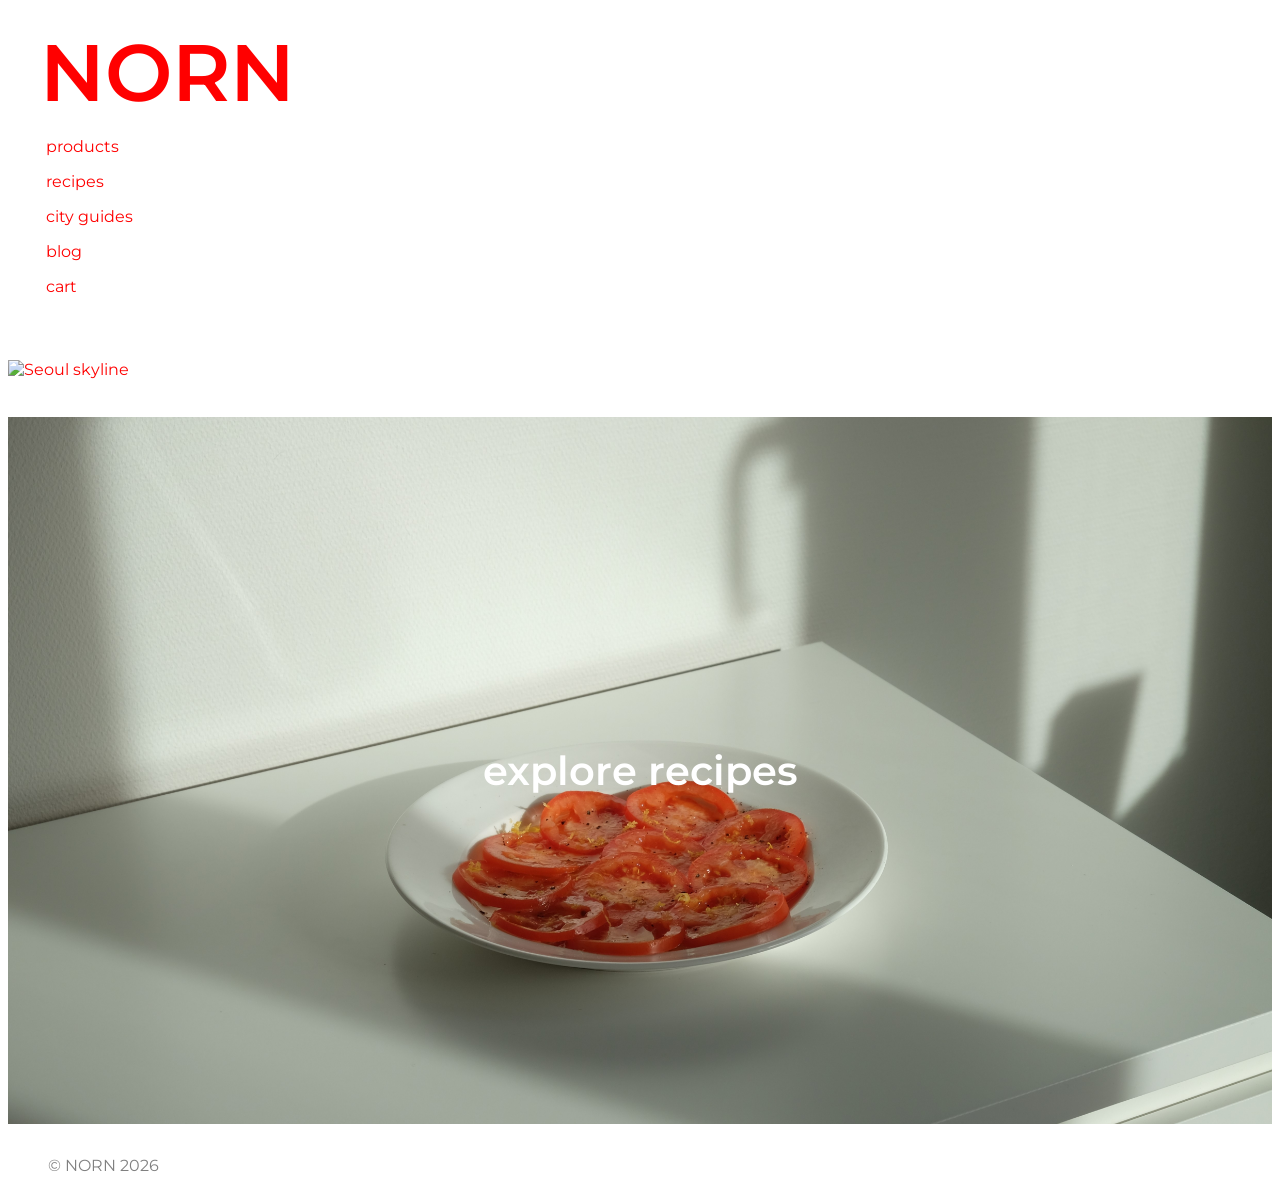
==== index.html @ 5aeac114 "javascript + last fixes" ====
<!doctype html>
<html lang="en">
  <head>
    <meta charset="UTF-8" />
    <meta name="viewport" content="width=device-width, initial-scale=1.0" />
    <title>NORN</title>
    <link rel="stylesheet" href="css/main.css" />
    <link rel="preconnect" href="https://fonts.googleapis.com" />
    <link rel="preconnect" href="https://fonts.gstatic.com" crossorigin />
    <link
      href="https://fonts.googleapis.com/css2?family=Montserrat:ital,wght@0,100..900;1,100..900&display=swap"
      rel="stylesheet"
    />
  </head>

  <body>
    <header>
      <p id="logo"><a href="index.html">NORN</a></p>
      <nav>
        <ul>
          <li><a href="products.html">products</a></li>

          <li><a href="recipes.html">recipes</a></li>

          <li><a href="city-guides.html">city guides</a></li>

          <li><a href="blog.html">blog</a></li>

          <li><a href="cart.html">cart</a></li>
        </ul>
      </nav>
    </header>

    <main class="main-page-image-container">
      <a href="city-guides.html">
        <div class="image-container">
          <img
            class="main-image"
            src="img/Seoul-skyline.jpg"
            alt="Seoul skyline"
          />
          <div class="image-text">explore city guides</div>
        </div>
      </a>

      <a href="recipes.html">
        <div class="image-container">
          <img class="main-image" src="img/Tomatoes.JPG" alt="tomatoes" />
          <div class="image-text">explore recipes</div>
        </div>
      </a>
    </main>
    <footer>
      <p>© NORN 2026</p>
    </footer>
  </body>
</html>
---- css/main.css ----
/* sources overall:
used the videos on canvas,
used https://www.w3schools.com/css/css3_object-fit.asp for image fits,
used https://css-tricks.com/snippets/css/a-guide-to-flexbox/ for flexbox
*/

h1,
p,
a,
h2 {
  font-family: "Montserrat", sans-serif;
  font-optical-sizing: auto;
  font-style: normal;
}

/* FOOTER */

footer {
  margin-left: 2.5rem;
  margin-top: 2rem;
}

/*HEADER*/

header {
  display: flex;
  align-items: flex-end;
  padding-top: 1rem;
  padding-bottom: 2rem;
}

/* used a # as an id selector
source: https://www.w3schools.com/CSS/css_selectors.asp?utm_source=chatgpt.com
*/

/* styling the header */
#logo {
  font-weight: 600;
  font-size: 5rem;
  color: red;
  margin: 0;
  padding-left: 2rem;
}

ul {
  display: flex;
  list-style: none;
  padding-left: 0;
}

li {
  margin-left: 10rem;
}

a {
  /* REMOVES THE UNDERLINES FROM CLICKABLE TEXT */
  /* source for removing underlines, https://stackoverflow.com/questions/25473788/how-to-remove-css-underline */
  text-decoration: none;
  color: red;
}

/*media queries HEADER*/

@media screen and (max-width: 1400px) {
  header,
  ul {
    flex-direction: column;
    align-items: start;
  }

  li {
    margin-left: 2.4rem;
    margin-bottom: 1rem;
  }
}

/*INDEX PAGE*/
/* sources: 
used https://css-tricks.com/complete-guide-css-grid-layout/ 
to position text on images */
.main-image-container {
  width: 100%;
}

.main-page-image-container {
  display: grid;
  grid-template-columns: repeat(1, 1fr);
  gap: 0.5rem;
}

/*container for the text on the images*/
.image-container {
  display: grid;
}

.main-image {
  width: 100%;
  grid-area: 1 / 1;
}

/* text on top of images */
.image-text {
  grid-area: 1 / 1;
  justify-self: center;
  align-self: center;

  color: white;
  font-size: 2.5rem;
  font-weight: 600;
}

/*PRODUCTS*/

.products-container {
  display: grid;
  grid-template-columns: repeat(4, 1fr);
  gap: 3rem;
}

.product-image {
  width: 100%;
  height: auto;
}

/*MEDIA QUERIES FOR PRODUCTS PAGE*/

/* 3 columns */
@media screen and (max-width: 1200px) {
  .products-container {
    display: grid;
    grid-template-columns: repeat(3, 1fr);
    gap: 3rem;
  }
}

/*2 columns */
@media screen and (max-width: 842px) {
  .products-container {
    display: grid;
    grid-template-columns: repeat(2, 1fr);
    gap: 3rem;
  }
}

/* 1 column */
@media screen and (max-width: 600px) {
  .products-container {
    display: grid;
    grid-template-columns: repeat(1, 1fr);
    gap: 3rem;
  }
}

/* PRODUCT PAGE (COFFEE-DRIPPER) */

.product-page {
  display: grid;
  grid-template-columns: 1fr 1fr;
  gap: 3rem;
  margin-top: 3rem;
  padding: 0 2.4rem;
}

/* source:
https://developer.mozilla.org/en-US/docs/Web/CSS/Reference/Properties/padding
explains the padding: 0 2.4rem 
*/

.product-image-dripper {
  width: 100%;
  height: auto;
}

.product-info {
  max-width: 31.25rem;
}

p {
  color: gray;
}

h1 {
  color: red;
}

/* source: 
used https://forum.ninox.com/t/60h4jqp/how-do-you-change-the-button-font-in-html
to change font in button */
.add-to-cart {
  margin-top: 1.5rem;
  padding: 0.8rem 1.4rem;
  border: none;
  background: red;
  color: white;
  cursor: pointer;
  font-family: "Montserrat", sans-serif;
  font-weight: 600;
}

.add-to-cart:hover {
  background: darkred;
}

/* MEDIA QUERIES PRODUCT PAGE (COFFEE-DRIPPER) */

@media screen and (max-width: 715px) {
  .product-page {
    grid-template-columns: 1fr;
  }
}

/*RECIPE PAGE*/

.recipe-container {
  display: grid;
  grid-template-columns: repeat(3, 1fr);
  gap: 2rem;
}

.recipe-image {
  width: 100%;
  height: auto;
}

/* MEDIA QUEIRIES FOR RECIPE PAGE */

/* 2 columns */
@media screen and (max-width: 1100px) {
  .recipe-container {
    display: grid;
    grid-template-columns: repeat(2, 1fr);
    gap: 2rem;
  }
}

/* 1 column */
@media screen and (max-width: 630px) {
  .recipe-container {
    display: grid;
    grid-template-columns: repeat(1, 1fr);
    gap: 2rem;
  }
}

/*CITY-GUIDE PAGE*/

.city-guide-container {
  display: grid;
  grid-template-columns: repeat(3, 1fr);
  gap: 1rem;
  padding-left: 0.3rem;
  padding-right: 0.3rem;
}

.city-guide-image {
  width: 100%;
  height: auto;
}

/* MEDIA QUERIES CITY-GUIDES PAGE */

/* 2 columns */
@media screen and (max-width: 900px) {
  .city-guide-container {
    display: grid;
    grid-template-columns: repeat(2, 1fr);
    gap: 4rem;
    padding-left: 2.4rem;
    padding-right: 2.4rem;
  }
}

/* 1 column */
@media screen and (max-width: 550px) {
  .city-guide-container {
    display: grid;
    grid-template-columns: repeat(1, 1fr);
    gap: 4rem;
    padding-left: 2.4rem;
    padding-right: 2.4rem;
  }
}

/*BLOG PAGE*/

.blog-page {
  display: grid;
  grid-template-columns: repeat(1, 1fr);
  gap: 3rem;
  margin-top: 3rem;
  padding: 0 2.4rem;
}

.blog-post {
  display: grid;
  grid-template-columns: auto 1fr;
  gap: 2rem;
  align-items: flex-start;
}

.blog-image {
  width: 11rem;
  height: auto;
}

.blog-page figure {
  margin: 0;
}

.image-info {
  max-width: 400px;
}

/* MEDIA QUERIES for BLOG PAGE */

@media screen and (max-width: 715px) {
  .blog-post {
    grid-template-columns: 1fr;
  }

  .blog-image {
    width: 100%;
    max-width: 300px;
    height: auto;
  }
}

/* CART PAGE */

.cart-page {
  padding: 2rem;
}

/* page title */
.cart-container {
  padding-left: 2rem;
  padding-right: 2rem;
}

/* container holding all cart items */

#cart-items {
  display: grid;
  grid-template-columns: 1fr;
  gap: 2rem;
}

/* each product row */
.cart-item {
  display: grid;
  grid-template-columns: auto 1fr auto;
  align-items: center;
  gap: 2rem;
}

/* product image */
.cart-image {
  width: 7.5rem;
  height: auto;
  margin-left: 0.2rem;
  margin-top: 1.5rem;
}

/* product info */
.cart-info {
  display: grid;
  gap: 0.5rem;
  font-family: "Montserrat", sans-serif;
  font-weight: 400;
  color: grey;
}

/* remove from cart button */
.remove-button {
  background: red;
  color: white;
  border: none;
  padding: 0.5rem 1rem;
  cursor: pointer;
  font-family: "Montserrat", sans-serif;
  font-weight: 600;

  justify-self: end;
}

.remove-button:hover {
  background: darkred;
}

/* MEDIA QUERIES cart page */

@media (max-width: 600px) {
  .cart-item {
    grid-template-columns: 1fr;
  }
}
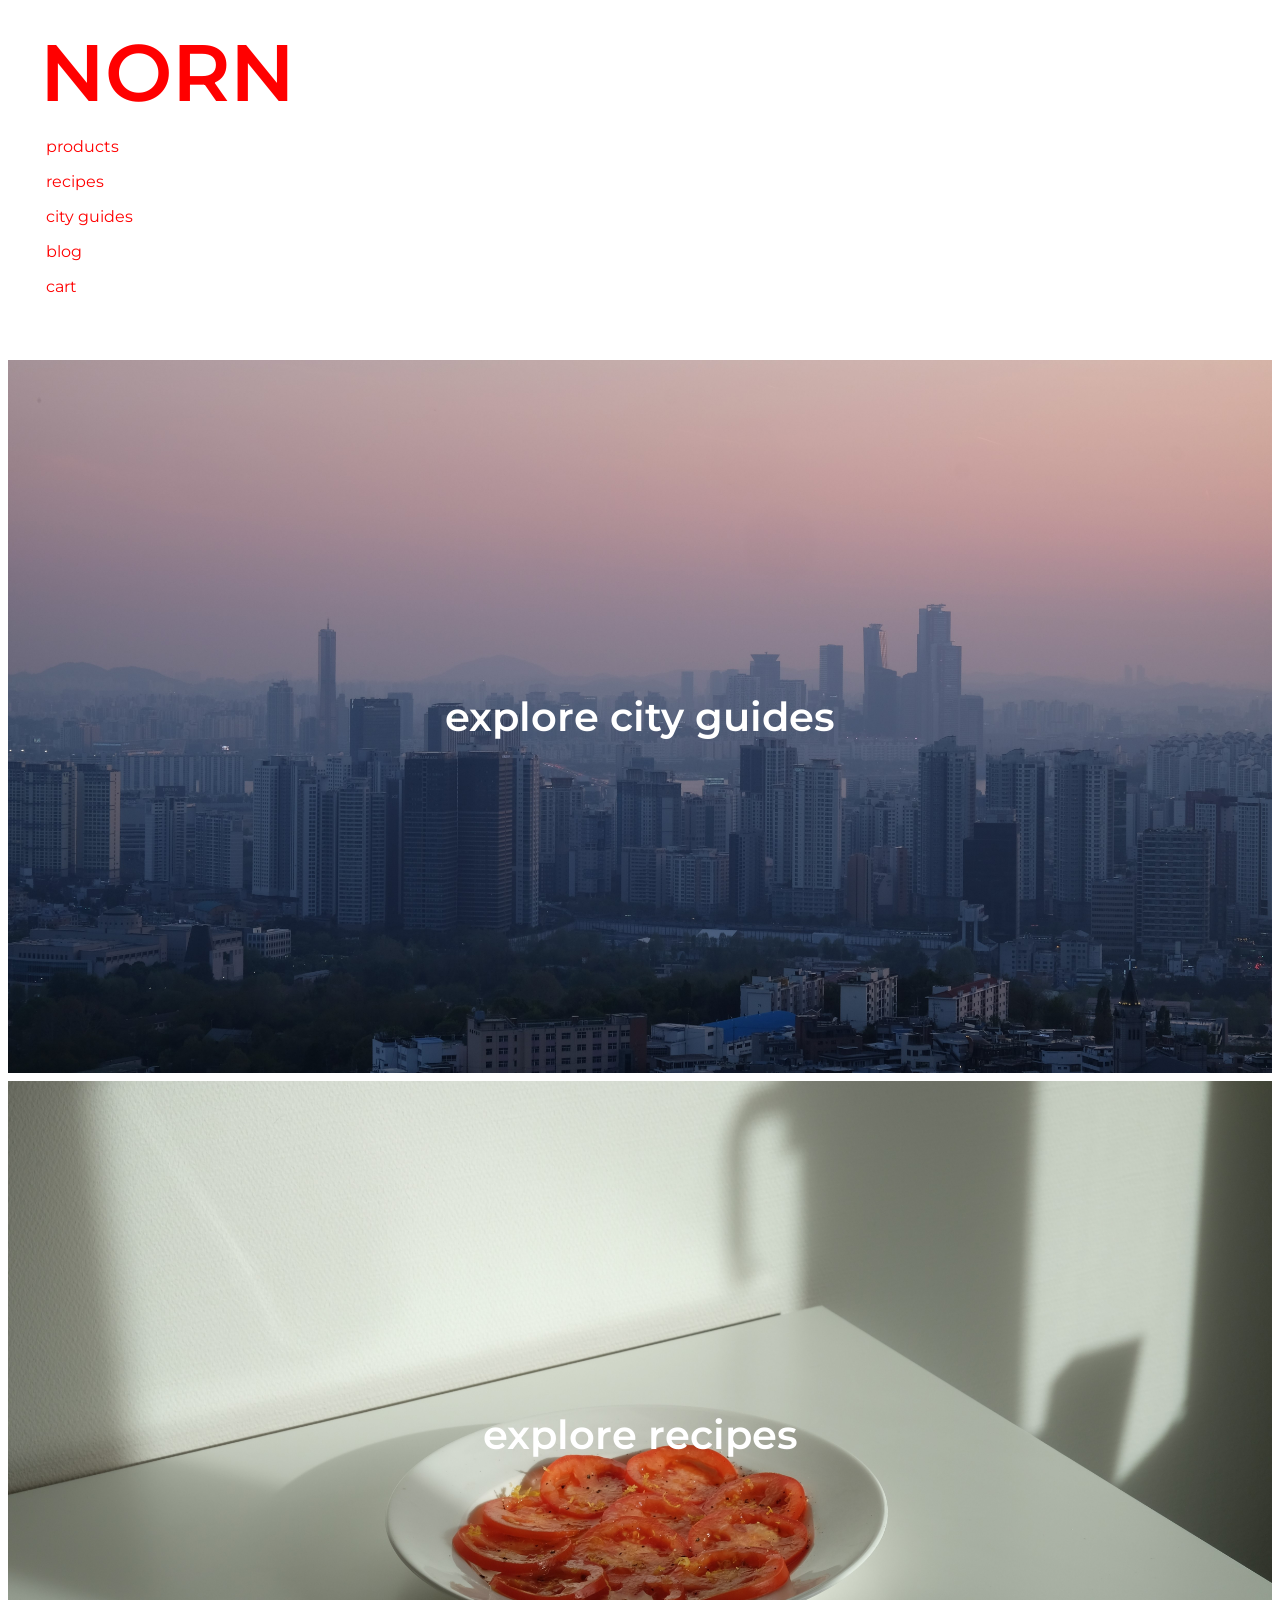
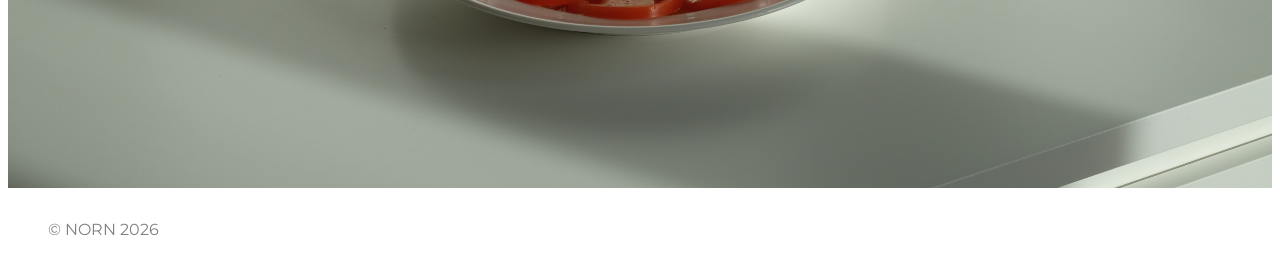
==== commit bd065189: "small fixes" ====
--- a/index.html
+++ b/index.html
@@ -13,6 +13,10 @@
     />
   </head>
 
+  <!-- 
+source for activating html links:
+https://stackoverflow.com/questions/1121748/how-to-make-the-html-link-activated-by-clicking-on-the-li
+-->
   <body>
     <header>
       <p id="logo"><a href="index.html">NORN</a></p>
@@ -31,12 +35,20 @@
       </nav>
     </header>
 
+    <!-- 
+    source: 
+    used the videos on canvas as inspiration for the structure 
+    used https://css-tricks.com/design-considerations-text-images/
+    for <div class
+    all the images used are my own 
+    -->
+
     <main class="main-page-image-container">
       <a href="city-guides.html">
         <div class="image-container">
           <img
             class="main-image"
-            src="img/Seoul-skyline.jpg"
+            src="img/Seoul-skyline.JPG"
             alt="Seoul skyline"
           />
           <div class="image-text">explore city guides</div>
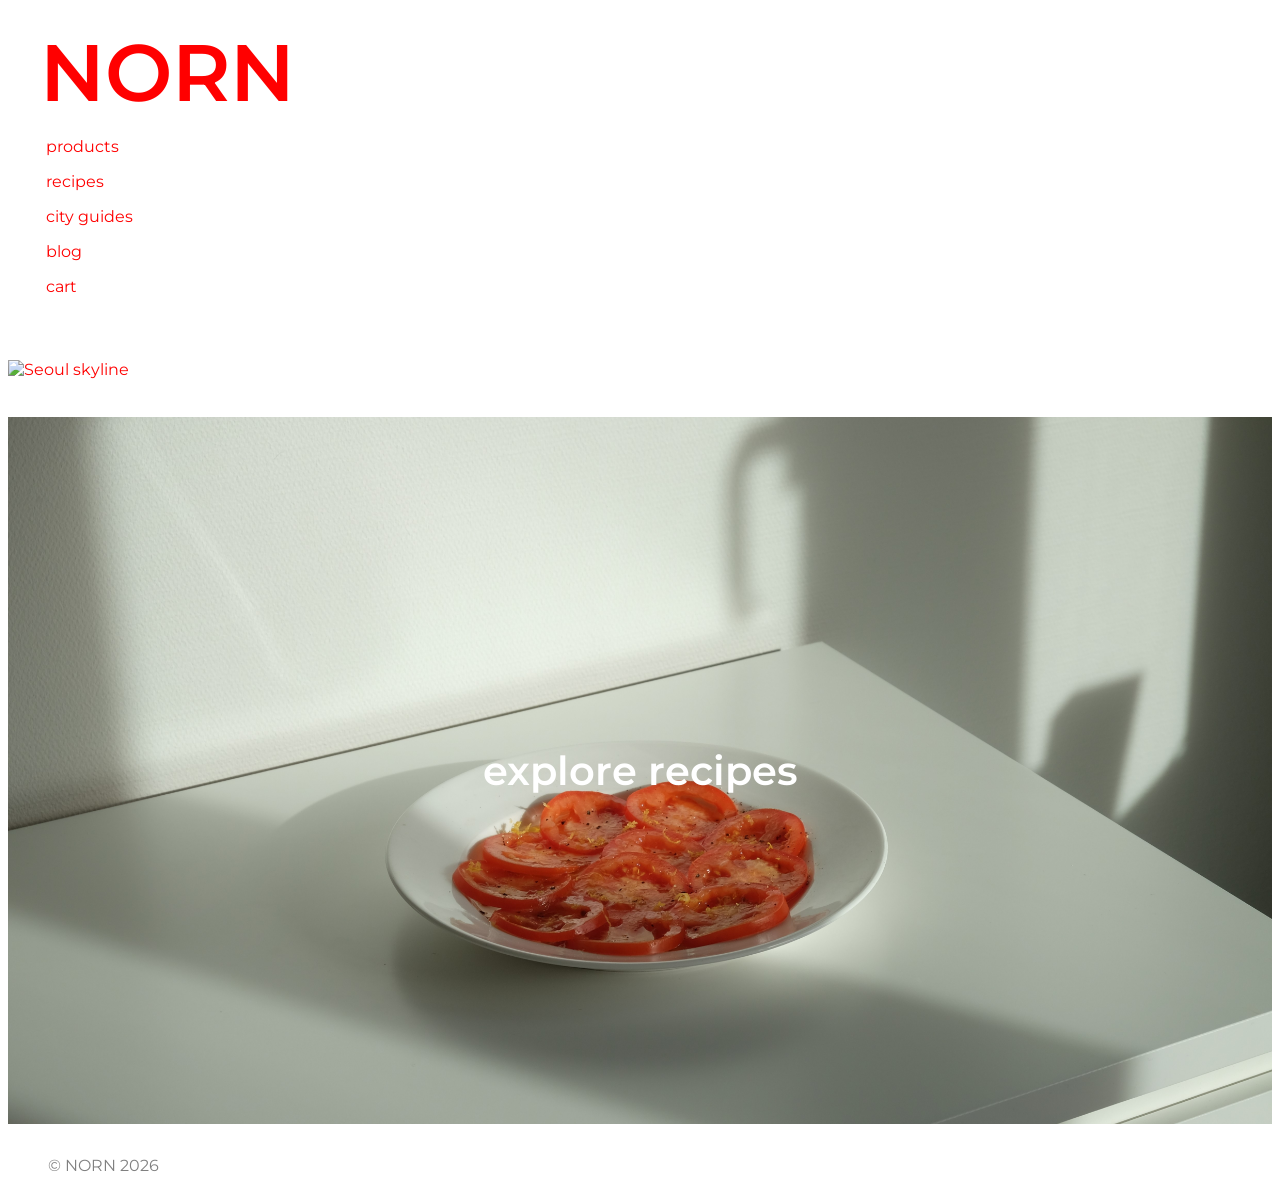
==== commit a9171f91: "updating picture for github pages" ====
--- a/index.html
+++ b/index.html
@@ -48,7 +48,7 @@
         <div class="image-container">
           <img
             class="main-image"
-            src="img/Seoul-skyline.JPG"
+            src="img/seoul-skyline.JPG"
             alt="Seoul skyline"
           />
           <div class="image-text">explore city guides</div>
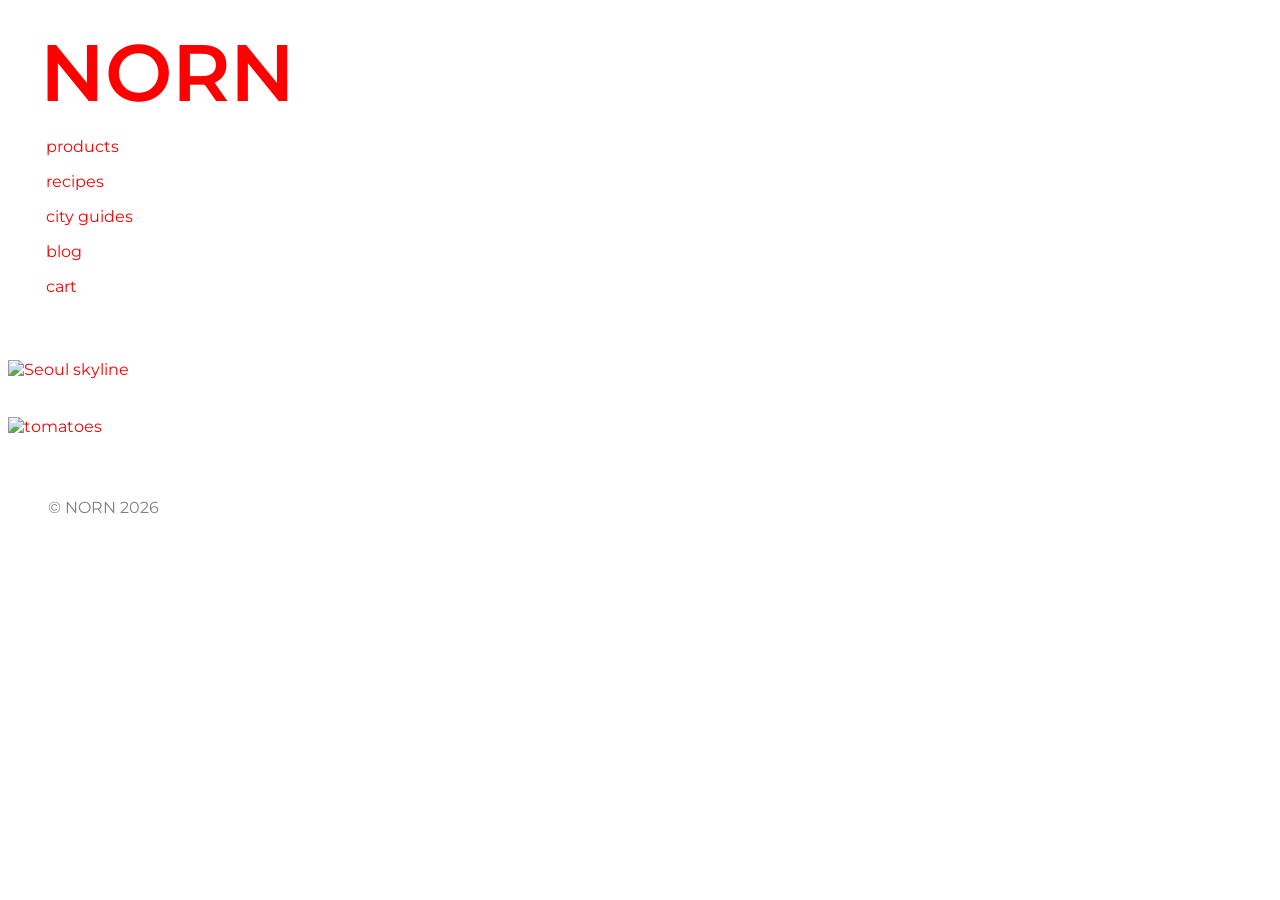
==== commit 129e8695: "main page images fix trying to fix  Github Pages problems with images on main page" ====
--- a/index.html
+++ b/index.html
@@ -48,7 +48,7 @@
         <div class="image-container">
           <img
             class="main-image"
-            src="img/seoul-skyline.JPG"
+            src="img/seoul-skyline.jpg"
             alt="Seoul skyline"
           />
           <div class="image-text">explore city guides</div>
@@ -57,7 +57,7 @@
 
       <a href="recipes.html">
         <div class="image-container">
-          <img class="main-image" src="img/Tomatoes.JPG" alt="tomatoes" />
+          <img class="main-image" src="img/tomatoes.JPG" alt="tomatoes" />
           <div class="image-text">explore recipes</div>
         </div>
       </a>
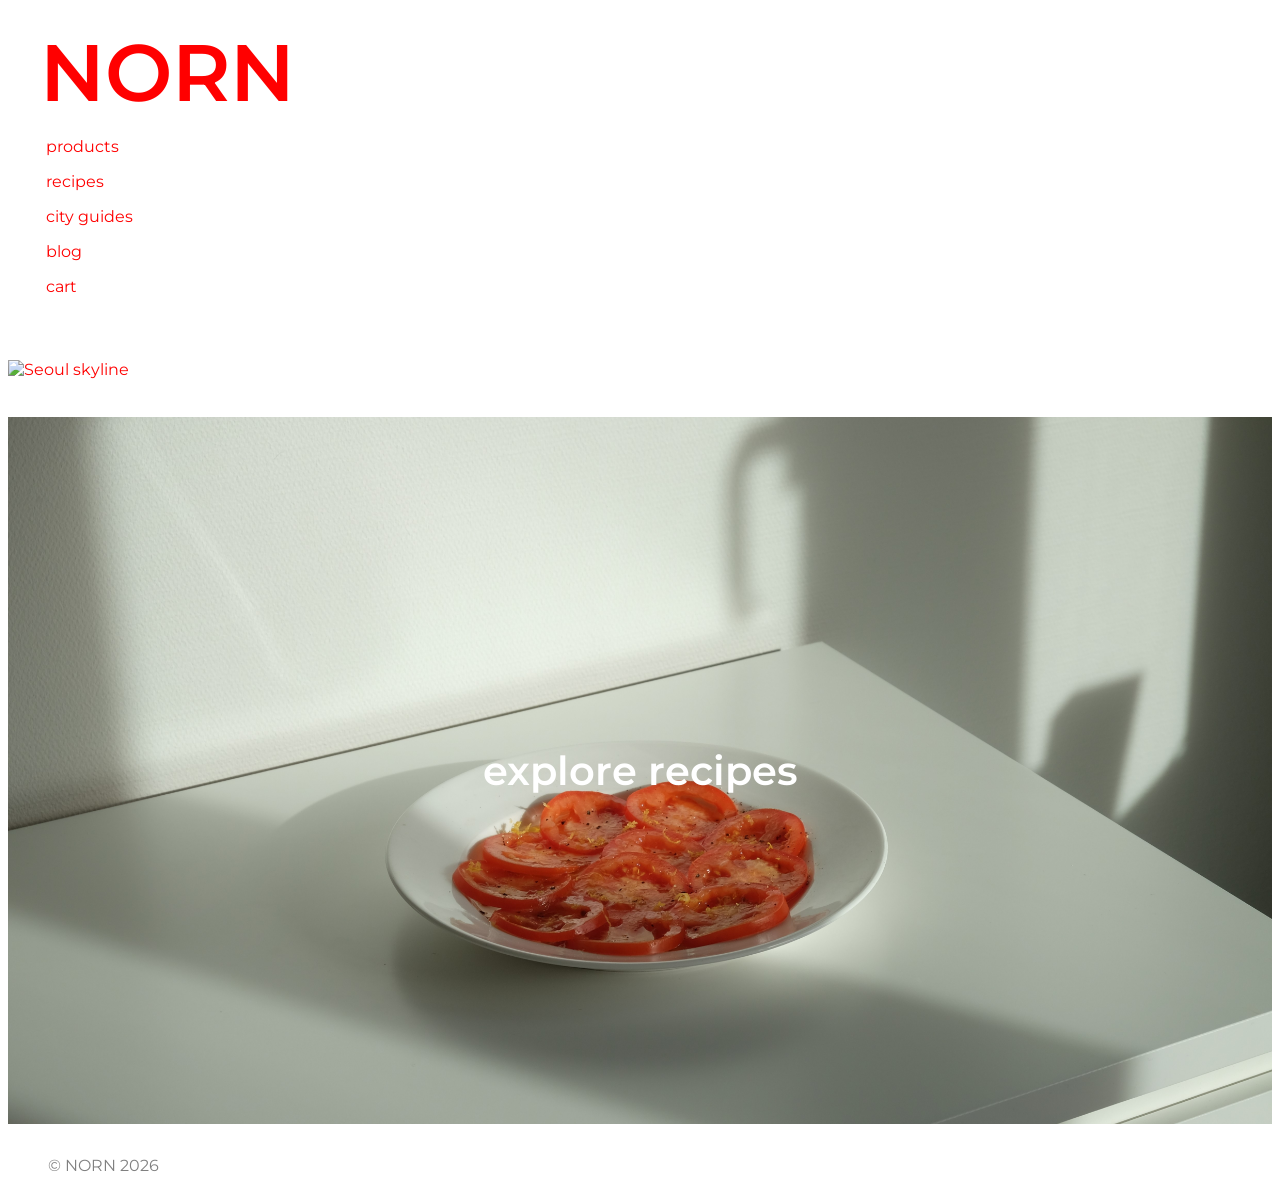
==== commit 54c66998: "replaced image file" ====
--- a/index.html
+++ b/index.html
@@ -57,7 +57,7 @@
 
       <a href="recipes.html">
         <div class="image-container">
-          <img class="main-image" src="img/tomatoes.JPG" alt="tomatoes" />
+          <img class="main-image" src="img/tomatoes-v2.jpg" alt="tomatoes" />
           <div class="image-text">explore recipes</div>
         </div>
       </a>
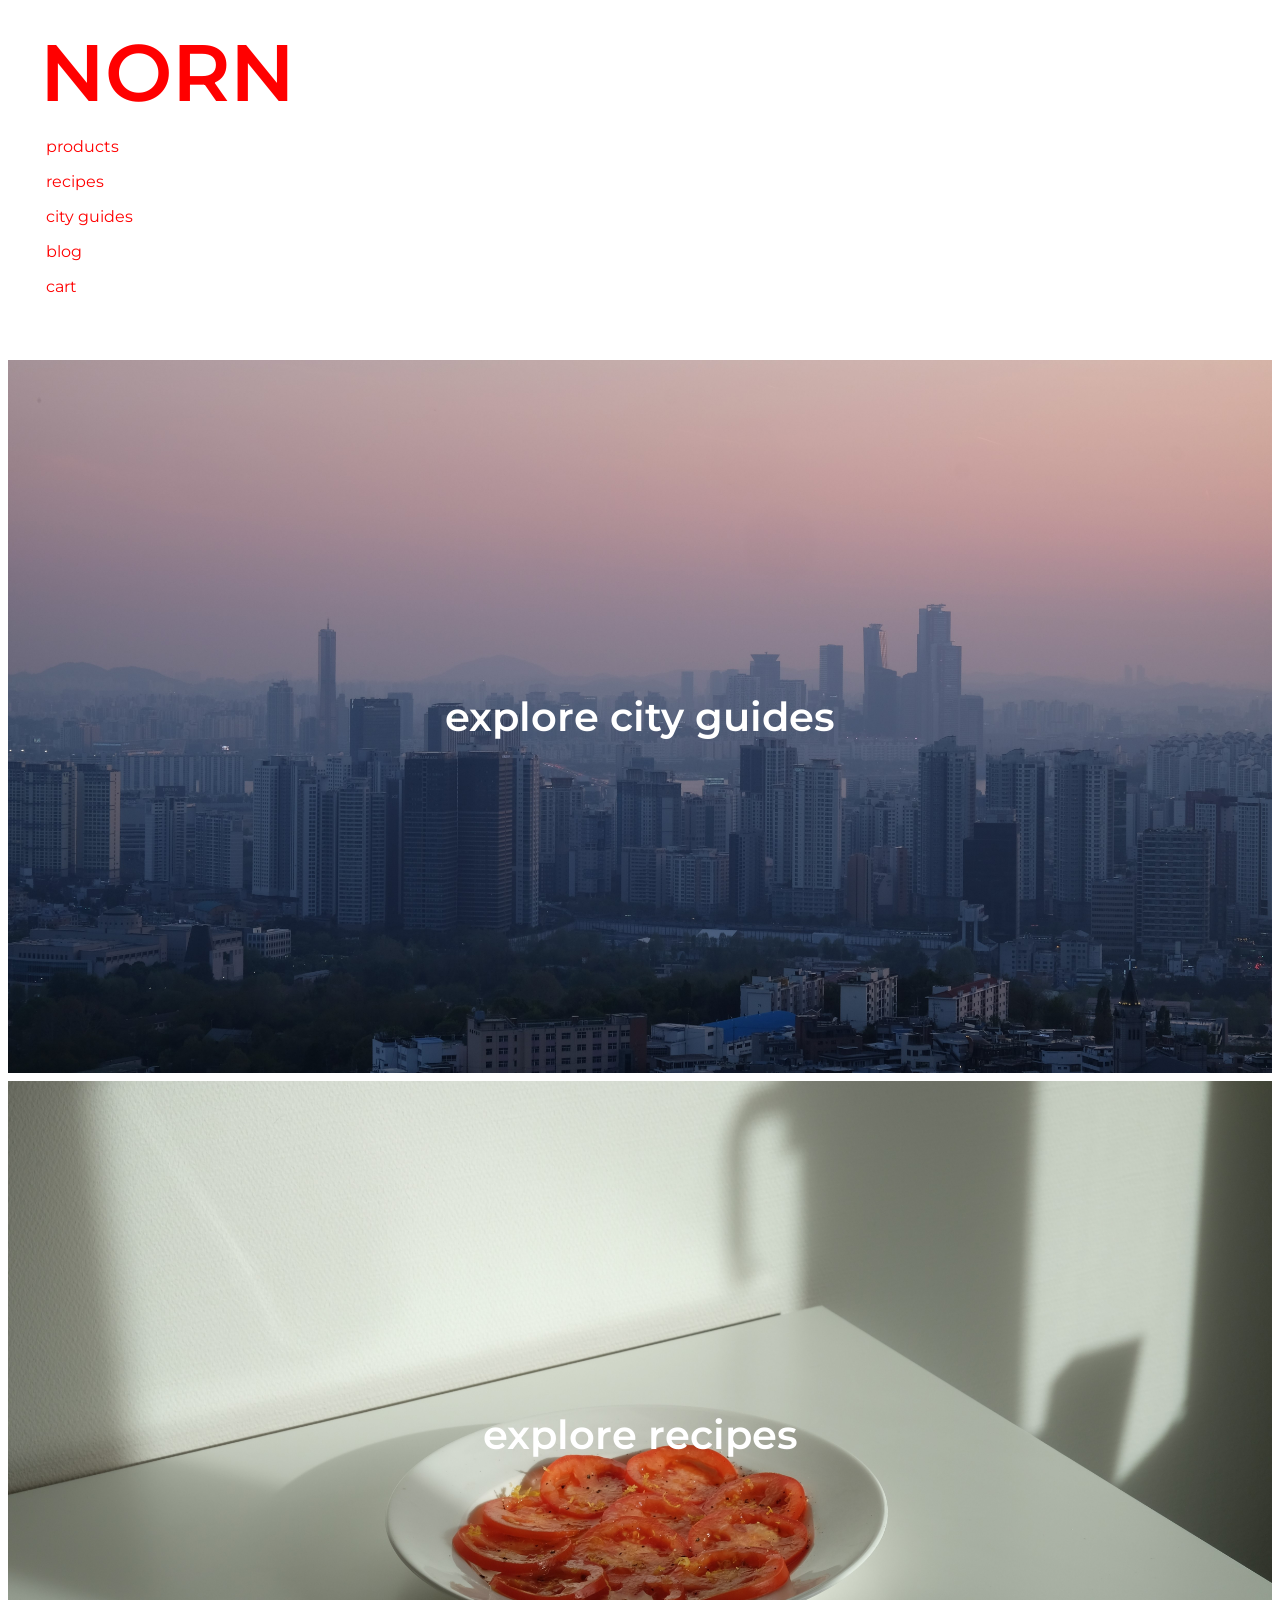
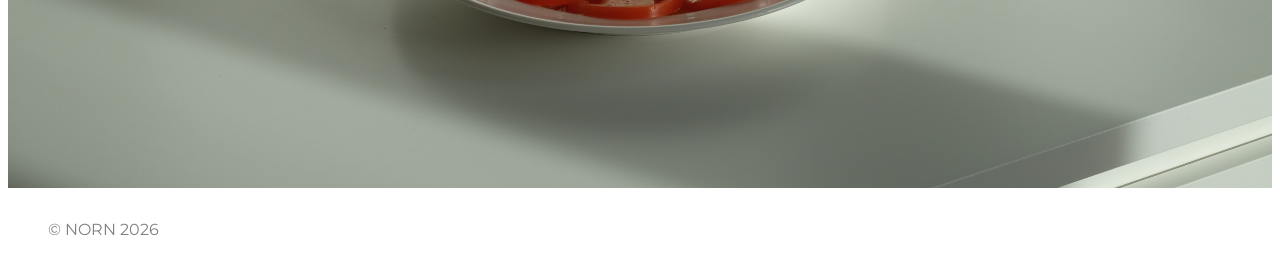
==== commit f7328eb0: "updated html main file" ====
--- a/index.html
+++ b/index.html
@@ -57,7 +57,7 @@
 
       <a href="recipes.html">
         <div class="image-container">
-          <img class="main-image" src="img/tomatoes-v2.jpg" alt="tomatoes" />
+          <img class="main-image" src="img/tomatoes.jpg" alt="tomatoes" />
           <div class="image-text">explore recipes</div>
         </div>
       </a>
